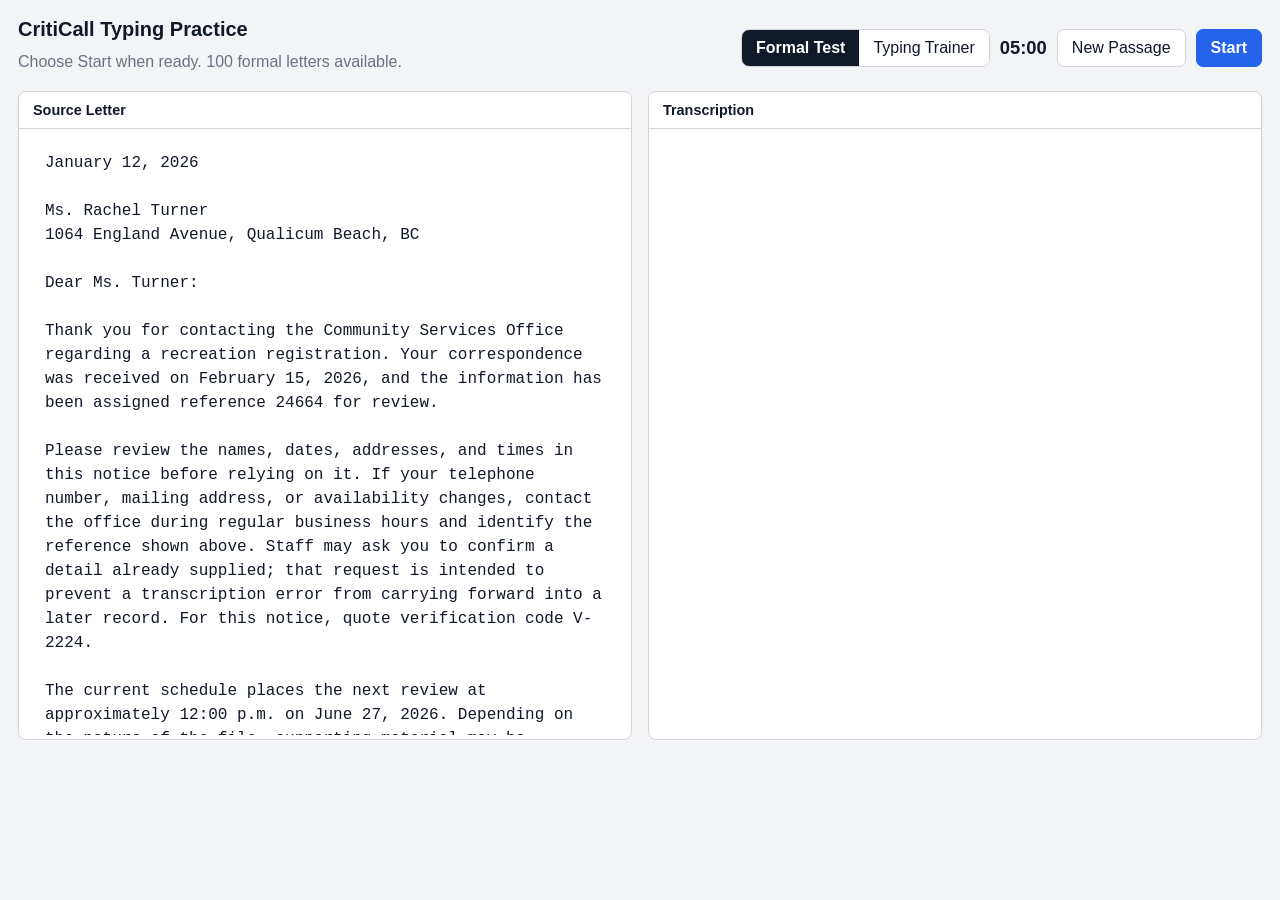
==== index.html @ b8e80241 "FIXED CHAT GPT BUG" ====
<!DOCTYPE html>
<html lang="en">
<head>
  <meta charset="UTF-8"><meta name="viewport" content="width=device-width, initial-scale=1.0">
  <meta name="description" content="CritiCall-style formal typing simulator and high-volume transcription trainer.">
  <title>CritiCall Typing Practice</title><link rel="stylesheet" href="styles.css">
</head>
<body><div class="app">
  <div class="topbar"><div><h1>CritiCall Typing Practice</h1><div class="status" id="status">Choose Start when ready.</div></div>
    <div class="controls"><div class="mode-switch" role="group" aria-label="Practice mode"><button id="formalMode" class="mode active">Formal Test</button><button id="trainerMode" class="mode">Typing Trainer</button></div><span class="timer" id="timer">05:00</span><button id="newLetter">New Passage</button><button class="primary" id="start">Start</button></div></div>
  <div class="trainer-strip" id="trainerStrip"><span id="categoryBadge">Mixed</span><span>Random 2–5 minute run · timer hidden while typing</span></div>
  <div class="test-grid"><section class="panel"><div class="panel-header" id="sourceHeader">Source Letter</div><div class="letter" id="sourceLetter"></div></section><section class="panel"><div class="panel-header">Transcription</div><textarea id="entry" disabled autocomplete="off" autocorrect="off" autocapitalize="off" spellcheck="false" aria-label="Transcription input"></textarea></section></div>
  <section class="results" id="results"><div class="result-grid"><div class="metric"><div class="label">Gross WPM</div><div class="value" id="grossWpm">0</div></div><div class="metric"><div class="label">Accuracy</div><div class="value" id="accuracy">0%</div></div><div class="metric"><div class="label">Characters Typed</div><div class="value" id="charsTyped">0</div></div><div class="metric"><div class="label">Run Length</div><div class="value" id="runLength">—</div></div><div class="metric"><div class="label">Correct-like Chars</div><div class="value" id="correctChars">0</div></div><div class="metric"><div class="label">Errors</div><div class="value" id="errors">0</div></div><div class="metric"><div class="label">Passing Margin</div><div class="value" id="margin">—</div></div><div class="metric"><div class="label">Result</div><div class="value" id="passFail">—</div></div></div><div class="note" id="resultNote"></div></section>
</div><script src="letters.js"></script><script src="trainer-passages.js"></script><script src="header-practice.js"></script>
<script src="app.js"></script></body></html>
---- styles.css ----
:root {
  color-scheme: light dark;
  --bg: #f3f4f6;
  --panel: #ffffff;
  --text: #111827;
  --muted: #6b7280;
  --border: #d1d5db;
  --accent: #2563eb;
  --good: #166534;
  --bad: #991b1b;
}
@media (prefers-color-scheme: dark) {
  :root {
    --bg: #111827;
    --panel: #1f2937;
    --text: #f9fafb;
    --muted: #9ca3af;
    --border: #4b5563;
    --accent: #60a5fa;
    --good: #86efac;
    --bad: #fca5a5;
  }
}
* { box-sizing: border-box; }
body {
  margin: 0;
  font-family: Arial, Helvetica, sans-serif;
  background: var(--bg);
  color: var(--text);
}
.app {
  max-width: 1400px;
  margin: 0 auto;
  padding: 18px;
}
.topbar {
  display: flex;
  align-items: center;
  justify-content: space-between;
  gap: 16px;
  margin-bottom: 14px;
}
h1 {
  font-size: 1.25rem;
  margin: 0;
}
.timer {
  font-variant-numeric: tabular-nums;
  font-weight: 700;
  font-size: 1.15rem;
}
.controls {
  display: flex;
  gap: 10px;
  align-items: center;
  flex-wrap: wrap;
}
button {
  font: inherit;
  padding: 9px 14px;
  border-radius: 7px;
  border: 1px solid var(--border);
  background: var(--panel);
  color: var(--text);
  cursor: pointer;
}
button.primary {
  background: var(--accent);
  border-color: var(--accent);
  color: white;
  font-weight: 700;
}
button:disabled {
  opacity: 0.5;
  cursor: not-allowed;
}
.test-grid {
  display: grid;
  grid-template-columns: 1fr 1fr;
  gap: 16px;
  min-height: 72vh;
}
.panel {
  background: var(--panel);
  border: 1px solid var(--border);
  border-radius: 8px;
  min-width: 0;
  overflow: hidden;
}
.panel-header {
  padding: 10px 14px;
  border-bottom: 1px solid var(--border);
  font-weight: 700;
  font-size: 0.9rem;
}
.letter {
  height: calc(72vh - 42px);
  overflow: auto;
  padding: 22px 26px;
  white-space: pre-wrap;
  font-family: "Courier New", Courier, monospace;
  line-height: 1.5;
  font-size: 16px;
}
textarea {
  width: 100%;
  height: calc(72vh - 42px);
  resize: none;
  border: 0;
  outline: 0;
  padding: 22px 26px;
  background: var(--panel);
  color: var(--text);
  font-family: "Courier New", Courier, monospace;
  line-height: 1.5;
  font-size: 16px;
  tab-size: 4;
}
.status {
  margin-top: 12px;
  color: var(--muted);
  min-height: 24px;
}
.results {
  margin-top: 16px;
  background: var(--panel);
  border: 1px solid var(--border);
  border-radius: 8px;
  padding: 16px;
  display: none;
}
.results.show { display: block; }
.result-grid {
  display: grid;
  grid-template-columns: repeat(4, minmax(0, 1fr));
  gap: 12px;
}
.metric {
  border: 1px solid var(--border);
  border-radius: 6px;
  padding: 12px;
}
.metric .label {
  color: var(--muted);
  font-size: 0.8rem;
  margin-bottom: 4px;
}
.metric .value {
  font-size: 1.4rem;
  font-weight: 700;
}
.pass { color: var(--good); }
.fail { color: var(--bad); }
.note {
  margin-top: 12px;
  font-size: 0.9rem;
  color: var(--muted);
  line-height: 1.4;
}
@media (max-width: 800px) {
  .test-grid { grid-template-columns: 1fr; min-height: 0; }
  .letter, textarea { height: 45vh; }
  .result-grid { grid-template-columns: repeat(2, 1fr); }
}

.mode-switch{display:flex;border:1px solid var(--border);border-radius:8px;overflow:hidden}.mode-switch button{border:0;border-radius:0}.mode-switch .active{background:var(--text);color:var(--panel);font-weight:700}.timer.hidden{visibility:hidden}.trainer-strip{display:none;margin:-4px 0 12px;color:var(--muted);font-size:.88rem;gap:10px;align-items:center}.trainer-strip.show{display:flex}.trainer-strip span:first-child{border:1px solid var(--border);background:var(--panel);border-radius:999px;padding:4px 9px;color:var(--text);font-weight:700}.results .result-grid{grid-template-columns:repeat(4,minmax(0,1fr))}@media(max-width:800px){.topbar{align-items:flex-start;flex-direction:column}.controls{width:100%}.mode-switch{order:4}.results .result-grid{grid-template-columns:repeat(2,1fr)}}
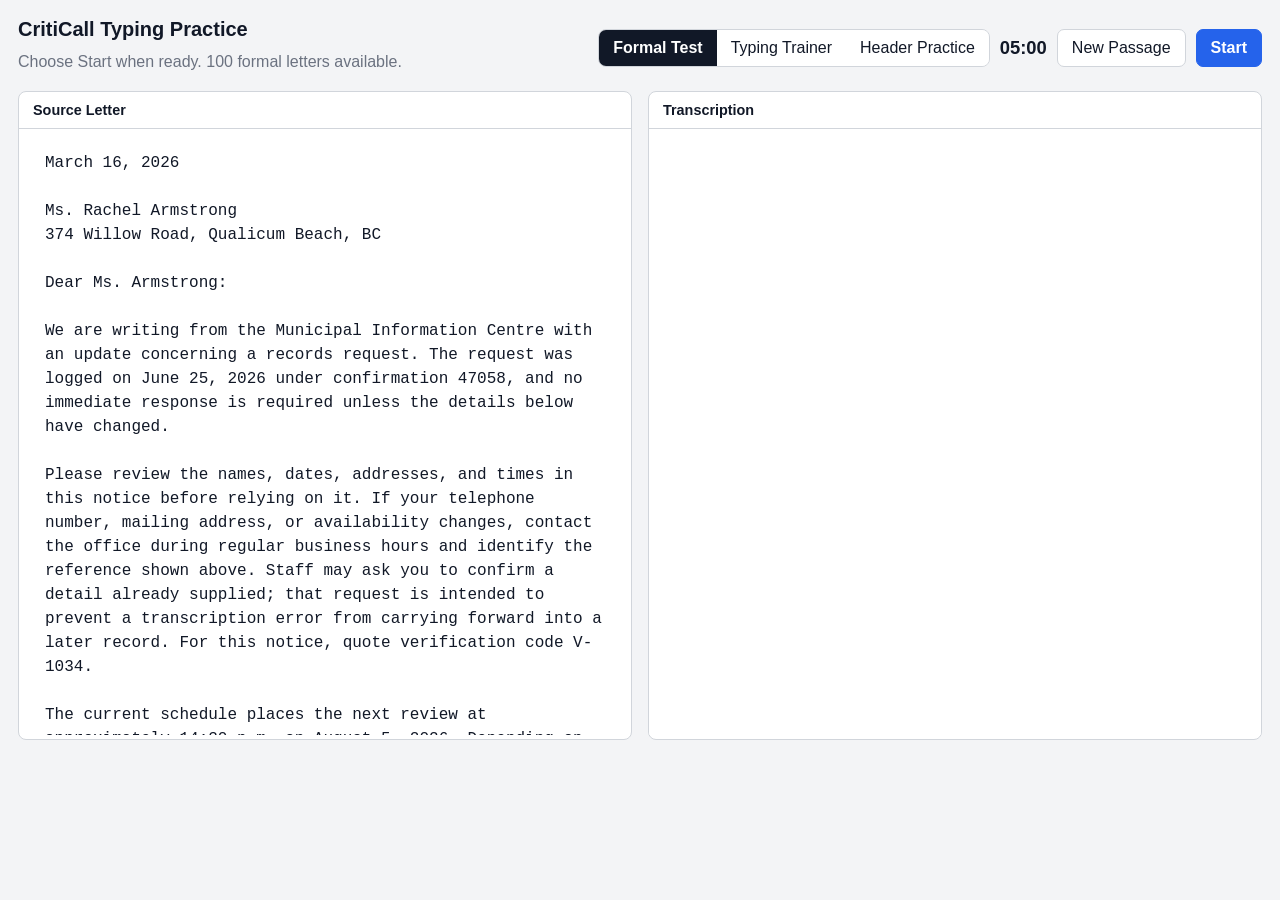
==== commit f24728ca: "FIXED CHAT GPT BUG" ====
--- a/index.html
+++ b/index.html
@@ -7,7 +7,7 @@
 </head>
 <body><div class="app">
   <div class="topbar"><div><h1>CritiCall Typing Practice</h1><div class="status" id="status">Choose Start when ready.</div></div>
-    <div class="controls"><div class="mode-switch" role="group" aria-label="Practice mode"><button id="formalMode" class="mode active">Formal Test</button><button id="trainerMode" class="mode">Typing Trainer</button></div><span class="timer" id="timer">05:00</span><button id="newLetter">New Passage</button><button class="primary" id="start">Start</button></div></div>
+    <div class="controls"><div class="mode-switch" role="group" aria-label="Practice mode"><button id="formalMode" class="mode active">Formal Test</button><button id="trainerMode" class="mode">Typing Trainer</button><button id="headerMode" class="mode">Header Practice</button></div><span class="timer" id="timer">05:00</span><select id="trainerDuration" aria-label="Typing Trainer duration"><option value="120">2 minutes</option><option value="180">3 minutes</option><option value="240">4 minutes</option><option value="300">5 minutes</option></select><button id="newLetter">New Passage</button><button class="primary" id="start">Start</button></div></div>
   <div class="trainer-strip" id="trainerStrip"><span id="categoryBadge">Mixed</span><span>Random 2–5 minute run · timer hidden while typing</span></div>
   <div class="test-grid"><section class="panel"><div class="panel-header" id="sourceHeader">Source Letter</div><div class="letter" id="sourceLetter"></div></section><section class="panel"><div class="panel-header">Transcription</div><textarea id="entry" disabled autocomplete="off" autocorrect="off" autocapitalize="off" spellcheck="false" aria-label="Transcription input"></textarea></section></div>
   <section class="results" id="results"><div class="result-grid"><div class="metric"><div class="label">Gross WPM</div><div class="value" id="grossWpm">0</div></div><div class="metric"><div class="label">Accuracy</div><div class="value" id="accuracy">0%</div></div><div class="metric"><div class="label">Characters Typed</div><div class="value" id="charsTyped">0</div></div><div class="metric"><div class="label">Run Length</div><div class="value" id="runLength">—</div></div><div class="metric"><div class="label">Correct-like Chars</div><div class="value" id="correctChars">0</div></div><div class="metric"><div class="label">Errors</div><div class="value" id="errors">0</div></div><div class="metric"><div class="label">Passing Margin</div><div class="value" id="margin">—</div></div><div class="metric"><div class="label">Result</div><div class="value" id="passFail">—</div></div></div><div class="note" id="resultNote"></div></section>
--- a/styles.css
+++ b/styles.css
@@ -164,3 +164,5 @@
 }
 
 .mode-switch{display:flex;border:1px solid var(--border);border-radius:8px;overflow:hidden}.mode-switch button{border:0;border-radius:0}.mode-switch .active{background:var(--text);color:var(--panel);font-weight:700}.timer.hidden{visibility:hidden}.trainer-strip{display:none;margin:-4px 0 12px;color:var(--muted);font-size:.88rem;gap:10px;align-items:center}.trainer-strip.show{display:flex}.trainer-strip span:first-child{border:1px solid var(--border);background:var(--panel);border-radius:999px;padding:4px 9px;color:var(--text);font-weight:700}.results .result-grid{grid-template-columns:repeat(4,minmax(0,1fr))}@media(max-width:800px){.topbar{align-items:flex-start;flex-direction:column}.controls{width:100%}.mode-switch{order:4}.results .result-grid{grid-template-columns:repeat(2,1fr)}}
+.trainerDuration{}
+#trainerDuration{display:none;border:1px solid var(--border);border-radius:8px;padding:8px;background:var(--panel);color:var(--text);font:inherit}#trainerDuration.show{display:block}.mode-switch{flex-wrap:wrap}
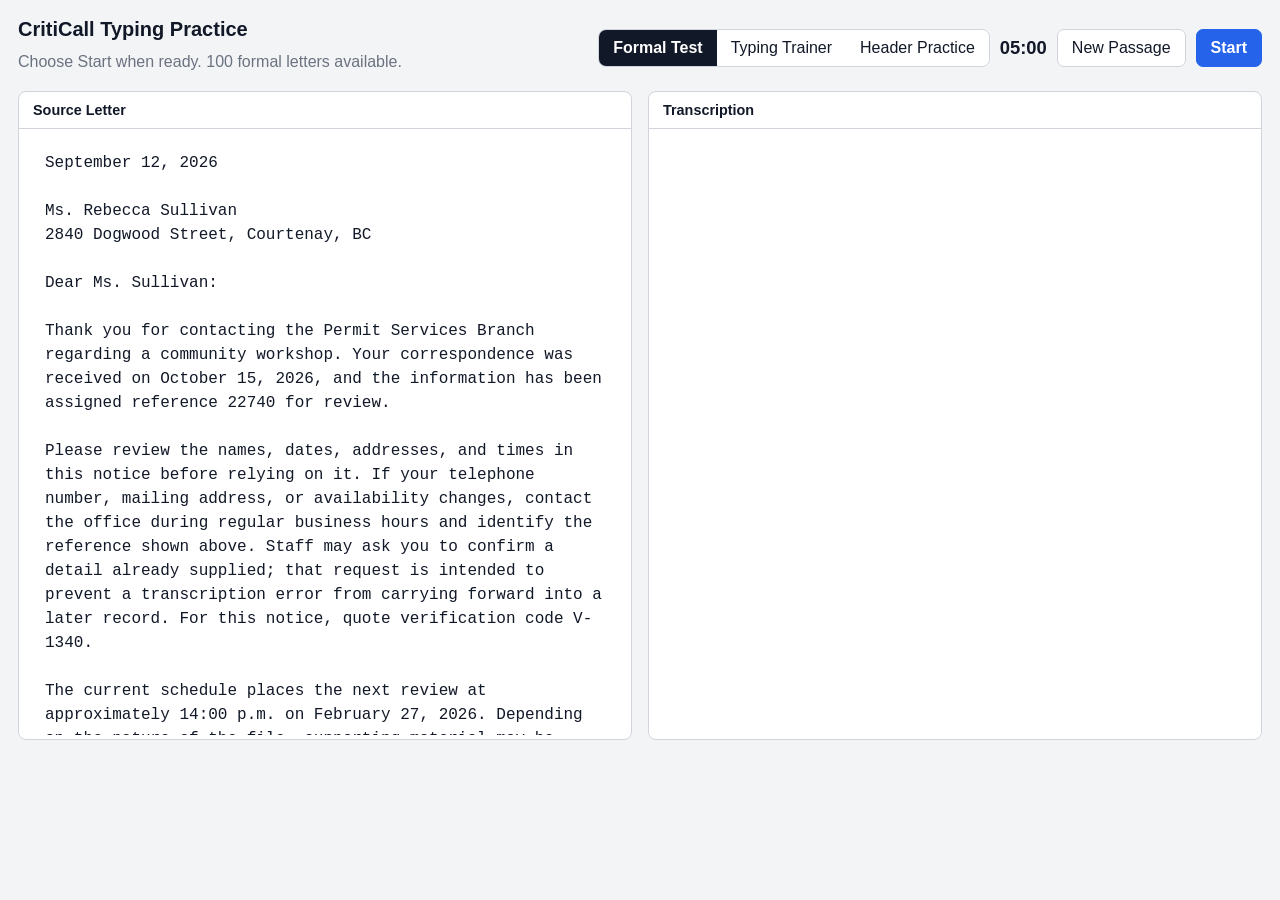
==== commit f34a16d2: "FIXED CHAT GPT BUG" ====
--- a/index.html
+++ b/index.html
@@ -8,8 +8,7 @@
 <body><div class="app">
   <div class="topbar"><div><h1>CritiCall Typing Practice</h1><div class="status" id="status">Choose Start when ready.</div></div>
     <div class="controls"><div class="mode-switch" role="group" aria-label="Practice mode"><button id="formalMode" class="mode active">Formal Test</button><button id="trainerMode" class="mode">Typing Trainer</button><button id="headerMode" class="mode">Header Practice</button></div><span class="timer" id="timer">05:00</span><select id="trainerDuration" aria-label="Typing Trainer duration"><option value="120">2 minutes</option><option value="180">3 minutes</option><option value="240">4 minutes</option><option value="300">5 minutes</option></select><button id="newLetter">New Passage</button><button class="primary" id="start">Start</button></div></div>
-  <div class="trainer-strip" id="trainerStrip"><span id="categoryBadge">Mixed</span><span>Random 2–5 minute run · timer hidden while typing</span></div>
+  <div class="trainer-strip" id="trainerStrip"><span id="categoryBadge">Mixed</span><span>Choose 2–5 minutes · timer hidden while typing</span></div>
   <div class="test-grid"><section class="panel"><div class="panel-header" id="sourceHeader">Source Letter</div><div class="letter" id="sourceLetter"></div></section><section class="panel"><div class="panel-header">Transcription</div><textarea id="entry" disabled autocomplete="off" autocorrect="off" autocapitalize="off" spellcheck="false" aria-label="Transcription input"></textarea></section></div>
   <section class="results" id="results"><div class="result-grid"><div class="metric"><div class="label">Gross WPM</div><div class="value" id="grossWpm">0</div></div><div class="metric"><div class="label">Accuracy</div><div class="value" id="accuracy">0%</div></div><div class="metric"><div class="label">Characters Typed</div><div class="value" id="charsTyped">0</div></div><div class="metric"><div class="label">Run Length</div><div class="value" id="runLength">—</div></div><div class="metric"><div class="label">Correct-like Chars</div><div class="value" id="correctChars">0</div></div><div class="metric"><div class="label">Errors</div><div class="value" id="errors">0</div></div><div class="metric"><div class="label">Passing Margin</div><div class="value" id="margin">—</div></div><div class="metric"><div class="label">Result</div><div class="value" id="passFail">—</div></div></div><div class="note" id="resultNote"></div></section>
-</div><script src="letters.js"></script><script src="trainer-passages.js"></script><script src="header-practice.js"></script>
-<script src="app.js"></script></body></html>+</div><script src="letters.js"></script><script src="trainer-passages.js"></script><script src="header-practice.js"></script><script src="app.js"></script></body></html>
--- a/styles.css
+++ b/styles.css
@@ -164,5 +164,6 @@
 }
 
 .mode-switch{display:flex;border:1px solid var(--border);border-radius:8px;overflow:hidden}.mode-switch button{border:0;border-radius:0}.mode-switch .active{background:var(--text);color:var(--panel);font-weight:700}.timer.hidden{visibility:hidden}.trainer-strip{display:none;margin:-4px 0 12px;color:var(--muted);font-size:.88rem;gap:10px;align-items:center}.trainer-strip.show{display:flex}.trainer-strip span:first-child{border:1px solid var(--border);background:var(--panel);border-radius:999px;padding:4px 9px;color:var(--text);font-weight:700}.results .result-grid{grid-template-columns:repeat(4,minmax(0,1fr))}@media(max-width:800px){.topbar{align-items:flex-start;flex-direction:column}.controls{width:100%}.mode-switch{order:4}.results .result-grid{grid-template-columns:repeat(2,1fr)}}
-.trainerDuration{}
-#trainerDuration{display:none;border:1px solid var(--border);border-radius:8px;padding:8px;background:var(--panel);color:var(--text);font:inherit}#trainerDuration.show{display:block}.mode-switch{flex-wrap:wrap}
+#trainerDuration{display:none;border:1px solid var(--border);border-radius:8px;padding:8px;background:var(--panel);color:var(--text);font:inherit}
+#trainerDuration.show{display:block}
+.mode-switch{flex-wrap:wrap}
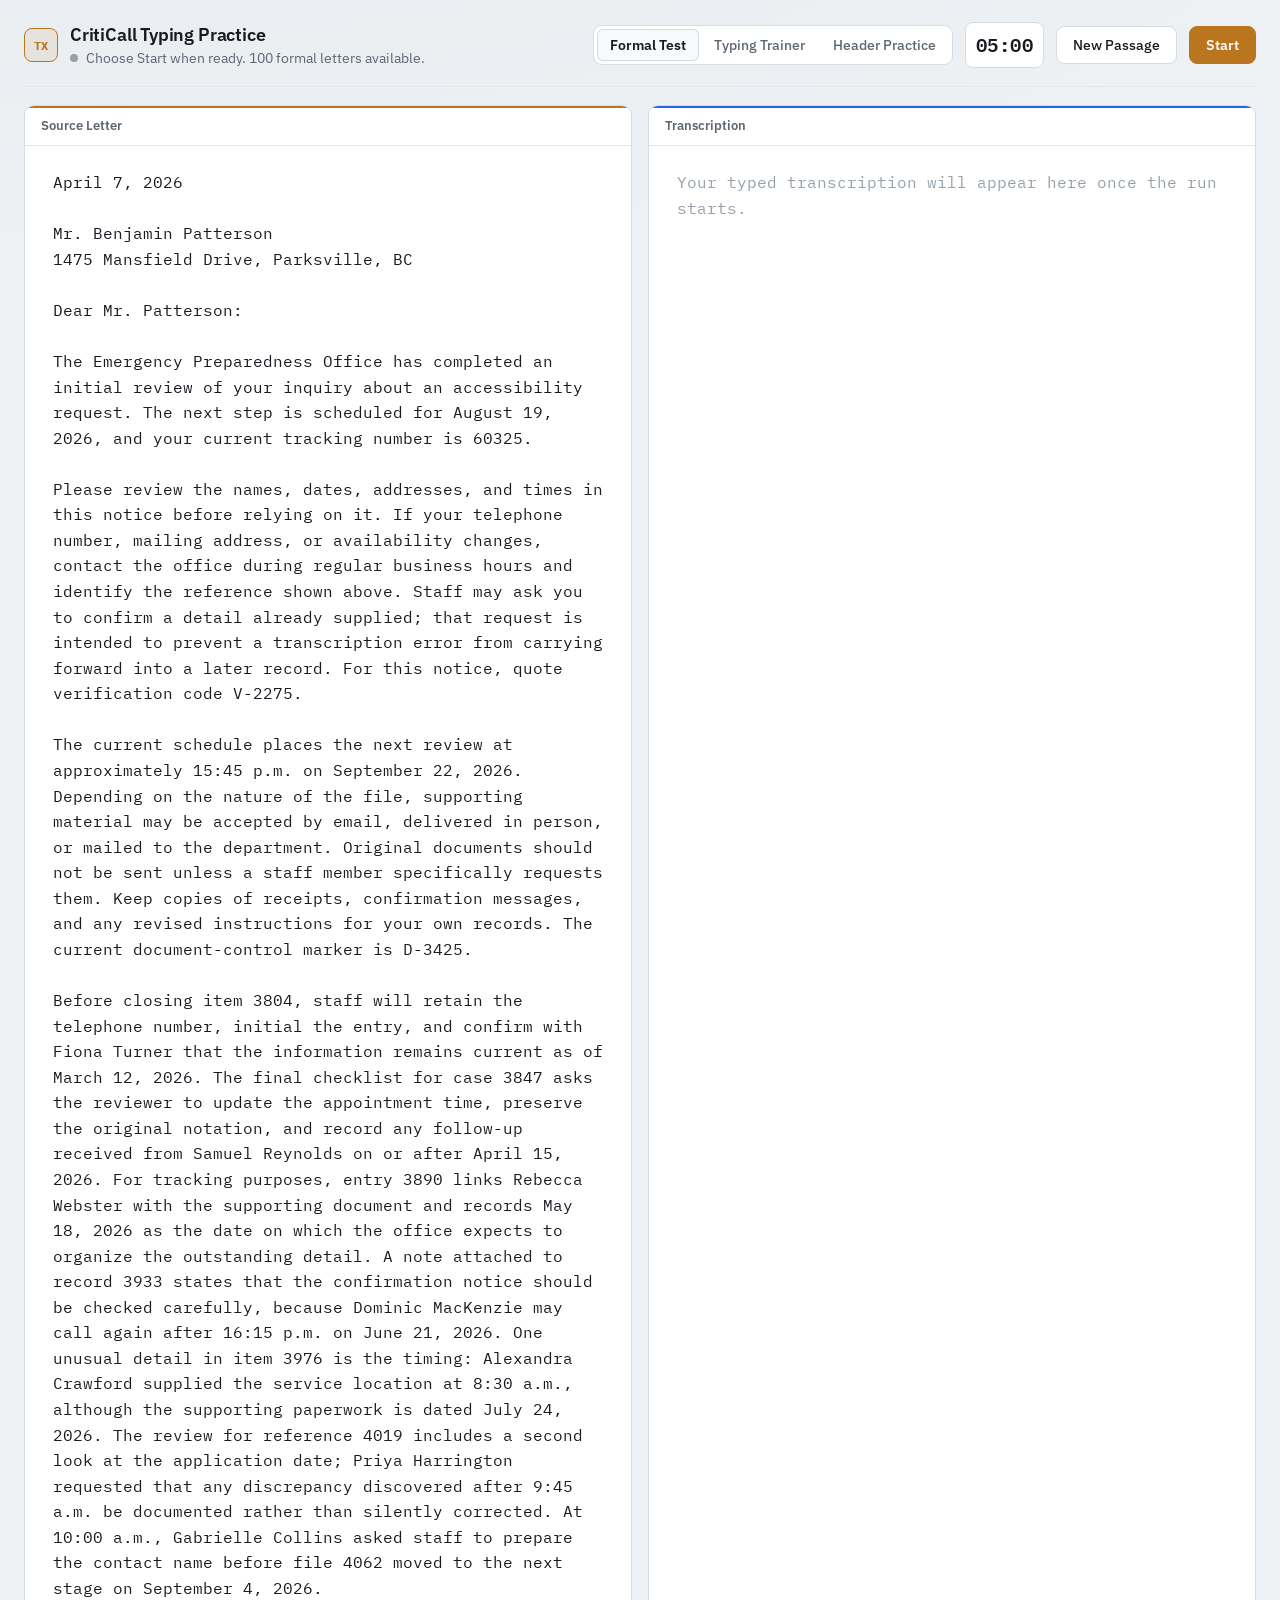
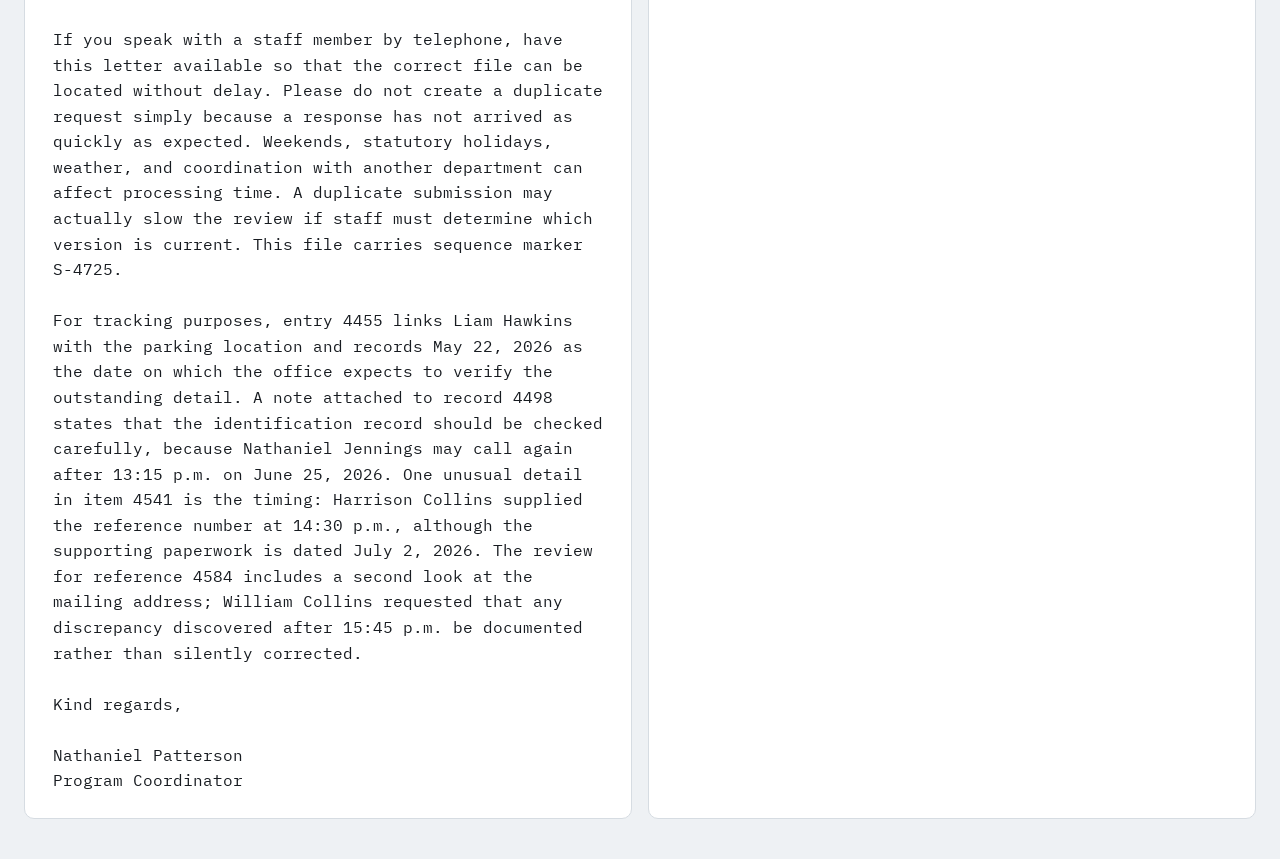
==== commit 22089eb3: "Got Claude to work it over and redesign it" ====
--- a/index.html
+++ b/index.html
@@ -1,14 +1,88 @@
 <!DOCTYPE html>
 <html lang="en">
 <head>
-  <meta charset="UTF-8"><meta name="viewport" content="width=device-width, initial-scale=1.0">
-  <meta name="description" content="CritiCall-style formal typing simulator and high-volume transcription trainer.">
-  <title>CritiCall Typing Practice</title><link rel="stylesheet" href="styles.css">
+<meta charset="UTF-8">
+<meta name="viewport" content="width=device-width, initial-scale=1.0">
+<meta name="description" content="CritiCall-style formal typing simulator and high-volume transcription trainer.">
+<title>CritiCall Typing Practice</title>
+<link rel="stylesheet" href="styles.css">
 </head>
-<body><div class="app">
-  <div class="topbar"><div><h1>CritiCall Typing Practice</h1><div class="status" id="status">Choose Start when ready.</div></div>
-    <div class="controls"><div class="mode-switch" role="group" aria-label="Practice mode"><button id="formalMode" class="mode active">Formal Test</button><button id="trainerMode" class="mode">Typing Trainer</button><button id="headerMode" class="mode">Header Practice</button></div><span class="timer" id="timer">05:00</span><select id="trainerDuration" aria-label="Typing Trainer duration"><option value="120">2 minutes</option><option value="180">3 minutes</option><option value="240">4 minutes</option><option value="300">5 minutes</option></select><button id="newLetter">New Passage</button><button class="primary" id="start">Start</button></div></div>
-  <div class="trainer-strip" id="trainerStrip"><span id="categoryBadge">Mixed</span><span>Choose 2–5 minutes · timer hidden while typing</span></div>
-  <div class="test-grid"><section class="panel"><div class="panel-header" id="sourceHeader">Source Letter</div><div class="letter" id="sourceLetter"></div></section><section class="panel"><div class="panel-header">Transcription</div><textarea id="entry" disabled autocomplete="off" autocorrect="off" autocapitalize="off" spellcheck="false" aria-label="Transcription input"></textarea></section></div>
-  <section class="results" id="results"><div class="result-grid"><div class="metric"><div class="label">Gross WPM</div><div class="value" id="grossWpm">0</div></div><div class="metric"><div class="label">Accuracy</div><div class="value" id="accuracy">0%</div></div><div class="metric"><div class="label">Characters Typed</div><div class="value" id="charsTyped">0</div></div><div class="metric"><div class="label">Run Length</div><div class="value" id="runLength">—</div></div><div class="metric"><div class="label">Correct-like Chars</div><div class="value" id="correctChars">0</div></div><div class="metric"><div class="label">Errors</div><div class="value" id="errors">0</div></div><div class="metric"><div class="label">Passing Margin</div><div class="value" id="margin">—</div></div><div class="metric"><div class="label">Result</div><div class="value" id="passFail">—</div></div></div><div class="note" id="resultNote"></div></section>
-</div><script src="letters.js"></script><script src="trainer-passages.js"></script><script src="header-practice.js"></script><script src="app.js"></script></body></html>+<body>
+<div class="app" id="app" data-state="idle">
+
+  <header class="console">
+    <div class="console-id">
+      <div class="mark" aria-hidden="true">TX</div>
+      <div>
+        <h1>CritiCall Typing Practice</h1>
+        <div class="status-line">
+          <span class="status-dot" aria-hidden="true"></span>
+          <span id="status" aria-live="polite">Choose Start when ready.</span>
+        </div>
+      </div>
+    </div>
+
+    <div class="controls">
+      <div class="mode-switch" role="group" aria-label="Practice mode">
+        <button id="formalMode" class="mode active">Formal Test</button>
+        <button id="trainerMode" class="mode">Typing Trainer</button>
+        <button id="headerMode" class="mode">Header Practice</button>
+      </div>
+      <select id="trainerDuration" aria-label="Typing Trainer duration">
+        <option value="120">2 minutes</option>
+        <option value="180">3 minutes</option>
+        <option value="240">4 minutes</option>
+        <option value="300">5 minutes</option>
+      </select>
+      <span class="timer" id="timer">05:00</span>
+      <button id="newLetter">New Passage</button>
+      <button class="primary" id="start" title="Start (Ctrl/Cmd + Enter)">Start</button>
+    </div>
+  </header>
+
+  <div class="trainer-strip" id="trainerStrip">
+    <span id="categoryBadge">Mixed</span>
+    <span>Choose 2–5 minutes · timer hidden while typing</span>
+  </div>
+
+  <div class="test-grid">
+    <section class="panel source">
+      <div class="panel-header"><span id="sourceHeader">Source Letter</span></div>
+      <div class="letter" id="sourceLetter"></div>
+    </section>
+    <section class="panel entry">
+      <div class="panel-header"><span>Transcription</span></div>
+      <textarea id="entry" disabled autocomplete="off" autocorrect="off" autocapitalize="off" spellcheck="false" aria-label="Transcription input" placeholder="Your typed transcription will appear here once the run starts."></textarea>
+    </section>
+  </div>
+
+  <section class="results" id="results" aria-live="polite">
+    <div class="results-head">
+      <div class="verdict">
+        <span class="verdict-badge" id="passFail">—</span>
+        <span class="verdict-margin" id="margin">—</span>
+      </div>
+      <button id="copyResults">Copy summary</button>
+    </div>
+
+    <div class="result-grid headline-row">
+      <div class="metric headline"><div class="label">Gross WPM</div><div class="value" id="grossWpm">0</div></div>
+      <div class="metric headline"><div class="label">Accuracy</div><div class="value" id="accuracy">0%</div></div>
+    </div>
+    <div class="result-grid secondary">
+      <div class="metric"><div class="label">Characters Typed</div><div class="value" id="charsTyped">0</div></div>
+      <div class="metric"><div class="label">Run Length</div><div class="value" id="runLength">—</div></div>
+      <div class="metric"><div class="label">Correct-like Chars</div><div class="value" id="correctChars">0</div></div>
+      <div class="metric"><div class="label">Errors</div><div class="value" id="errors">0</div></div>
+    </div>
+
+    <div class="note" id="resultNote"></div>
+  </section>
+
+</div>
+<script src="letters.js"></script>
+<script src="trainer-passages.js"></script>
+<script src="header-practice.js"></script>
+<script src="app.js"></script>
+</body>
+</html>
--- a/styles.css
+++ b/styles.css
@@ -1,169 +1,460 @@
+@import url('https://fonts.googleapis.com/css2?family=IBM+Plex+Sans:wght@400;500;600;700&family=IBM+Plex+Mono:wght@400;500;600;700&display=swap');
+
 :root {
-  color-scheme: light dark;
-  --bg: #f3f4f6;
-  --panel: #ffffff;
-  --text: #111827;
-  --muted: #6b7280;
-  --border: #d1d5db;
-  --accent: #2563eb;
-  --good: #166534;
-  --bad: #991b1b;
-}
-@media (prefers-color-scheme: dark) {
+  color-scheme: dark;
+  --bg: #0a0d11;
+  --bg-soft: #0d1116;
+  --panel: #11161c;
+  --panel-raised: #161d25;
+  --border: #232c36;
+  --border-soft: #1a212a;
+  --text: #e8edf1;
+  --muted: #8794a1;
+  --muted-dim: #576270;
+  --accent: #e2a33e;
+  --accent-soft: rgba(226, 163, 62, 0.14);
+  --accent-text: #16130a;
+  --live: #e2574c;
+  --live-soft: rgba(226, 87, 76, 0.15);
+  --good: #34c98a;
+  --good-soft: rgba(52, 201, 138, 0.14);
+  --focus-ring: #6fb8e0;
+  --font-ui: "IBM Plex Sans", system-ui, sans-serif;
+  --font-mono: "IBM Plex Mono", "Courier New", monospace;
+}
+
+@media (prefers-color-scheme: light) {
   :root {
-    --bg: #111827;
-    --panel: #1f2937;
-    --text: #f9fafb;
-    --muted: #9ca3af;
-    --border: #4b5563;
-    --accent: #60a5fa;
-    --good: #86efac;
-    --bad: #fca5a5;
+    --bg: #eef1f4;
+    --bg-soft: #e6eaee;
+    --panel: #ffffff;
+    --panel-raised: #f8f9fb;
+    --border: #d6dce2;
+    --border-soft: #e2e7ec;
+    --text: #171b20;
+    --muted: #5c6773;
+    --muted-dim: #96a1ac;
+    --accent: #b9761e;
+    --accent-soft: rgba(185, 118, 30, 0.1);
+    --accent-text: #ffffff;
+    --live: #c53c32;
+    --live-soft: rgba(197, 60, 50, 0.09);
+    --good: #1f8a5f;
+    --good-soft: rgba(31, 138, 95, 0.1);
+    --focus-ring: #2563eb;
   }
 }
+
 * { box-sizing: border-box; }
+
+html { color-scheme: dark light; }
+
 body {
   margin: 0;
-  font-family: Arial, Helvetica, sans-serif;
-  background: var(--bg);
-  color: var(--text);
-}
+  font-family: var(--font-ui);
+  background:
+    radial-gradient(1200px 500px at 15% -10%, var(--bg-soft), transparent),
+    var(--bg);
+  color: var(--text);
+  -webkit-font-smoothing: antialiased;
+}
+
+:focus-visible {
+  outline: 2px solid var(--focus-ring);
+  outline-offset: 2px;
+  border-radius: 4px;
+}
+
 .app {
-  max-width: 1400px;
+  max-width: 1360px;
   margin: 0 auto;
-  padding: 18px;
-}
-.topbar {
-  display: flex;
-  align-items: center;
+  padding: 22px 24px 40px;
+}
+
+/* ---------- Console header ---------- */
+
+.console {
+  display: flex;
+  align-items: flex-start;
   justify-content: space-between;
-  gap: 16px;
-  margin-bottom: 14px;
-}
-h1 {
-  font-size: 1.25rem;
-  margin: 0;
-}
+  gap: 20px;
+  padding-bottom: 18px;
+  border-bottom: 1px solid var(--border-soft);
+  margin-bottom: 18px;
+  flex-wrap: wrap;
+}
+
+.console-id {
+  display: flex;
+  align-items: center;
+  gap: 12px;
+}
+
+.console-id .mark {
+  width: 34px;
+  height: 34px;
+  border-radius: 8px;
+  background: var(--accent-soft);
+  border: 1px solid var(--accent);
+  color: var(--accent);
+  display: flex;
+  align-items: center;
+  justify-content: center;
+  font-family: var(--font-mono);
+  font-weight: 700;
+  font-size: 0.78rem;
+  letter-spacing: 0.02em;
+  flex: none;
+}
+
+.console-id h1 {
+  font-size: 1.15rem;
+  font-weight: 600;
+  margin: 0 0 2px;
+  letter-spacing: -0.01em;
+}
+
+.status-line {
+  display: flex;
+  align-items: center;
+  gap: 8px;
+  color: var(--muted);
+  font-size: 0.86rem;
+  min-height: 20px;
+}
+
+.status-dot {
+  width: 8px;
+  height: 8px;
+  border-radius: 50%;
+  background: var(--muted-dim);
+  flex: none;
+  transition: background 0.2s ease, box-shadow 0.2s ease;
+}
+
+.app[data-state="running"] .status-dot {
+  background: var(--live);
+  box-shadow: 0 0 0 3px var(--live-soft);
+  animation: pulse 1.6s ease-in-out infinite;
+}
+
+.app[data-state="complete"] .status-dot {
+  background: var(--good);
+  box-shadow: 0 0 0 3px var(--good-soft);
+}
+
+@keyframes pulse {
+  0%, 100% { opacity: 1; }
+  50% { opacity: 0.45; }
+}
+
+@media (prefers-reduced-motion: reduce) {
+  .app[data-state="running"] .status-dot { animation: none; }
+}
+
+/* ---------- Controls ---------- */
+
+.controls {
+  display: flex;
+  align-items: center;
+  gap: 12px;
+  flex-wrap: wrap;
+}
+
+.mode-switch {
+  display: flex;
+  border: 1px solid var(--border);
+  border-radius: 9px;
+  background: var(--panel);
+  padding: 3px;
+  gap: 2px;
+}
+
+.mode-switch button {
+  border: 0;
+  background: transparent;
+  color: var(--muted);
+  border-radius: 6px;
+  padding: 7px 13px;
+  font-size: 0.86rem;
+}
+
+.mode-switch button.active {
+  background: var(--panel-raised);
+  color: var(--text);
+  font-weight: 600;
+  box-shadow: inset 0 0 0 1px var(--border);
+}
+
 .timer {
+  font-family: var(--font-mono);
   font-variant-numeric: tabular-nums;
-  font-weight: 700;
-  font-size: 1.15rem;
-}
-.controls {
-  display: flex;
-  gap: 10px;
-  align-items: center;
-  flex-wrap: wrap;
-}
+  font-weight: 600;
+  font-size: 1.2rem;
+  color: var(--text);
+  min-width: 76px;
+  text-align: center;
+  padding: 7px 10px;
+  border-radius: 8px;
+  background: var(--panel);
+  border: 1px solid var(--border);
+  letter-spacing: 0.02em;
+}
+
+.app[data-state="running"] .timer:not(.hidden) {
+  border-color: var(--accent);
+  color: var(--accent);
+}
+
+.timer.hidden {
+  color: var(--muted-dim);
+  font-size: 0.82rem;
+  letter-spacing: 0.08em;
+}
+
+select,
 button {
   font: inherit;
-  padding: 9px 14px;
-  border-radius: 7px;
-  border: 1px solid var(--border);
-  background: var(--panel);
-  color: var(--text);
+  color: var(--text);
+}
+
+select#trainerDuration {
+  display: none;
+  border: 1px solid var(--border);
+  border-radius: 8px;
+  padding: 9px 10px;
+  background: var(--panel);
+  font-size: 0.86rem;
+}
+select#trainerDuration.show { display: block; }
+
+button {
+  padding: 9px 16px;
+  border-radius: 8px;
+  border: 1px solid var(--border);
+  background: var(--panel);
   cursor: pointer;
-}
+  font-size: 0.88rem;
+  font-weight: 500;
+  transition: border-color 0.15s ease, background 0.15s ease;
+}
+
+button:hover:not(:disabled) {
+  border-color: var(--muted);
+}
+
 button.primary {
   background: var(--accent);
   border-color: var(--accent);
-  color: white;
-  font-weight: 700;
-}
+  color: var(--accent-text);
+  font-weight: 600;
+}
+
+button.primary:hover:not(:disabled) {
+  filter: brightness(1.06);
+}
+
 button:disabled {
-  opacity: 0.5;
+  opacity: 0.4;
   cursor: not-allowed;
 }
+
+/* ---------- Trainer strip ---------- */
+
+.trainer-strip {
+  display: none;
+  align-items: center;
+  gap: 10px;
+  margin: -2px 0 16px;
+  color: var(--muted);
+  font-size: 0.85rem;
+}
+.trainer-strip.show { display: flex; }
+
+.trainer-strip #categoryBadge {
+  border: 1px solid var(--border);
+  background: var(--panel);
+  border-radius: 999px;
+  padding: 4px 11px;
+  color: var(--text);
+  font-weight: 600;
+  font-size: 0.8rem;
+}
+
+/* ---------- Panels ---------- */
+
 .test-grid {
   display: grid;
   grid-template-columns: 1fr 1fr;
   gap: 16px;
-  min-height: 72vh;
-}
+  min-height: 68vh;
+}
+
 .panel {
   background: var(--panel);
   border: 1px solid var(--border);
-  border-radius: 8px;
+  border-radius: 10px;
   min-width: 0;
   overflow: hidden;
-}
+  display: flex;
+  flex-direction: column;
+  position: relative;
+}
+
+.panel::before {
+  content: "";
+  position: absolute;
+  top: 0; left: 0; right: 0;
+  height: 2px;
+}
+
+.panel.source::before { background: var(--accent); }
+.panel.entry::before { background: var(--focus-ring); }
+
 .panel-header {
-  padding: 10px 14px;
-  border-bottom: 1px solid var(--border);
-  font-weight: 700;
-  font-size: 0.9rem;
-}
+  padding: 11px 16px;
+  border-bottom: 1px solid var(--border-soft);
+  font-weight: 600;
+  font-size: 0.82rem;
+  color: var(--muted);
+  display: flex;
+  align-items: center;
+  justify-content: space-between;
+}
+
 .letter {
-  height: calc(72vh - 42px);
+  flex: 1;
   overflow: auto;
-  padding: 22px 26px;
+  padding: 24px 28px;
   white-space: pre-wrap;
-  font-family: "Courier New", Courier, monospace;
-  line-height: 1.5;
-  font-size: 16px;
-}
+  font-family: var(--font-mono);
+  line-height: 1.65;
+  font-size: 15.5px;
+}
+
 textarea {
+  flex: 1;
   width: 100%;
-  height: calc(72vh - 42px);
   resize: none;
   border: 0;
   outline: 0;
-  padding: 22px 26px;
-  background: var(--panel);
-  color: var(--text);
-  font-family: "Courier New", Courier, monospace;
-  line-height: 1.5;
-  font-size: 16px;
+  padding: 24px 28px;
+  background: transparent;
+  color: var(--text);
+  font-family: var(--font-mono);
+  line-height: 1.65;
+  font-size: 15.5px;
   tab-size: 4;
 }
-.status {
-  margin-top: 12px;
-  color: var(--muted);
-  min-height: 24px;
-}
+
+textarea::placeholder { color: var(--muted-dim); }
+
+/* ---------- Results ---------- */
+
 .results {
-  margin-top: 16px;
-  background: var(--panel);
-  border: 1px solid var(--border);
-  border-radius: 8px;
-  padding: 16px;
+  margin-top: 18px;
+  background: var(--panel);
+  border: 1px solid var(--border);
+  border-radius: 10px;
+  padding: 20px 22px;
   display: none;
 }
 .results.show { display: block; }
+
+.results-head {
+  display: flex;
+  align-items: center;
+  justify-content: space-between;
+  gap: 16px;
+  margin-bottom: 18px;
+  flex-wrap: wrap;
+}
+
+.verdict {
+  display: flex;
+  align-items: center;
+  gap: 12px;
+}
+
+.verdict-badge {
+  font-family: var(--font-mono);
+  font-weight: 700;
+  font-size: 0.82rem;
+  letter-spacing: 0.03em;
+  padding: 7px 14px;
+  border-radius: 999px;
+  border: 1px solid var(--border);
+}
+.verdict-badge.pass { background: var(--good-soft); border-color: var(--good); color: var(--good); }
+.verdict-badge.fail { background: var(--live-soft); border-color: var(--live); color: var(--live); }
+
+.verdict-margin {
+  color: var(--muted);
+  font-size: 0.88rem;
+  font-family: var(--font-mono);
+}
+
+#copyResults {
+  font-size: 0.82rem;
+  padding: 7px 12px;
+}
+
 .result-grid {
   display: grid;
   grid-template-columns: repeat(4, minmax(0, 1fr));
-  gap: 12px;
-}
+  gap: 10px;
+}
+
+.result-grid.headline-row {
+  grid-template-columns: repeat(2, minmax(0, 1fr));
+}
+
+.result-grid.secondary {
+  margin-top: 10px;
+  grid-template-columns: repeat(4, minmax(0, 1fr));
+}
+
 .metric {
-  border: 1px solid var(--border);
-  border-radius: 6px;
-  padding: 12px;
-}
+  border: 1px solid var(--border-soft);
+  border-radius: 8px;
+  padding: 13px 14px;
+  background: var(--panel-raised);
+}
+
+.metric.headline .value {
+  font-size: 1.9rem;
+}
+
 .metric .label {
   color: var(--muted);
-  font-size: 0.8rem;
-  margin-bottom: 4px;
-}
+  font-size: 0.76rem;
+  margin-bottom: 5px;
+  font-weight: 500;
+}
+
 .metric .value {
-  font-size: 1.4rem;
-  font-weight: 700;
-}
-.pass { color: var(--good); }
-.fail { color: var(--bad); }
+  font-size: 1.15rem;
+  font-weight: 600;
+  font-family: var(--font-mono);
+}
+
 .note {
-  margin-top: 12px;
-  font-size: 0.9rem;
-  color: var(--muted);
-  line-height: 1.4;
-}
+  margin-top: 16px;
+  font-size: 0.86rem;
+  color: var(--muted);
+  line-height: 1.5;
+  border-top: 1px solid var(--border-soft);
+  padding-top: 14px;
+}
+
 @media (max-width: 800px) {
+  .app { padding: 16px 14px 32px; }
+  .console { flex-direction: column; align-items: stretch; }
+  .controls { width: 100%; }
+  .mode-switch { order: 4; width: 100%; }
+  .mode-switch button { flex: 1; }
   .test-grid { grid-template-columns: 1fr; min-height: 0; }
-  .letter, textarea { height: 45vh; }
-  .result-grid { grid-template-columns: repeat(2, 1fr); }
-}
-
-.mode-switch{display:flex;border:1px solid var(--border);border-radius:8px;overflow:hidden}.mode-switch button{border:0;border-radius:0}.mode-switch .active{background:var(--text);color:var(--panel);font-weight:700}.timer.hidden{visibility:hidden}.trainer-strip{display:none;margin:-4px 0 12px;color:var(--muted);font-size:.88rem;gap:10px;align-items:center}.trainer-strip.show{display:flex}.trainer-strip span:first-child{border:1px solid var(--border);background:var(--panel);border-radius:999px;padding:4px 9px;color:var(--text);font-weight:700}.results .result-grid{grid-template-columns:repeat(4,minmax(0,1fr))}@media(max-width:800px){.topbar{align-items:flex-start;flex-direction:column}.controls{width:100%}.mode-switch{order:4}.results .result-grid{grid-template-columns:repeat(2,1fr)}}
-#trainerDuration{display:none;border:1px solid var(--border);border-radius:8px;padding:8px;background:var(--panel);color:var(--text);font:inherit}
-#trainerDuration.show{display:block}
-.mode-switch{flex-wrap:wrap}
+  .letter, textarea { height: 42vh; flex: none; padding: 18px 18px; }
+  .result-grid, .result-grid.secondary { grid-template-columns: repeat(2, 1fr); }
+  .results-head { flex-direction: column; align-items: flex-start; }
+}
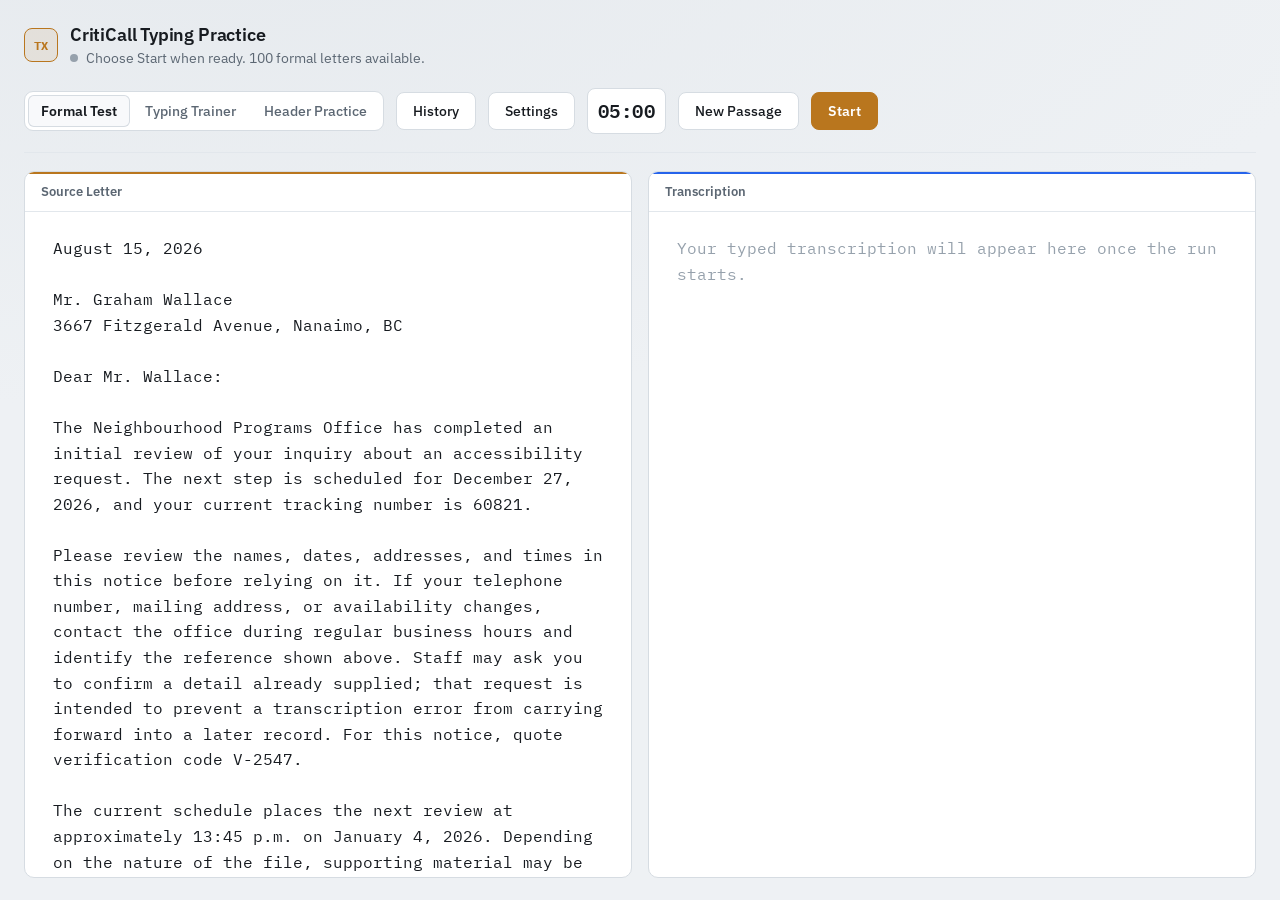
==== commit 9ae6d5ed: "added some more functionality to it" ====
--- a/index.html
+++ b/index.html
@@ -28,6 +28,8 @@
         <button id="trainerMode" class="mode">Typing Trainer</button>
         <button id="headerMode" class="mode">Header Practice</button>
       </div>
+      <button id="historyBtn" title="View saved practice history">History</button>
+      <button id="settingsBtn" title="Adjust pass threshold">Settings</button>
       <select id="trainerDuration" aria-label="Typing Trainer duration">
         <option value="120">2 minutes</option>
         <option value="180">3 minutes</option>
@@ -40,43 +42,73 @@
     </div>
   </header>
 
+  <div class="settings-bar" id="settingsBar">
+    <span>Pass threshold</span>
+    <label>WPM ≥ <input type="number" id="thresholdWpm" min="0" max="200" step="1"></label>
+    <label>Accuracy % ≥ <input type="number" id="thresholdAcc" min="0" max="100" step="0.5"></label>
+    <button id="resetThreshold">Reset to 40 / 95%</button>
+  </div>
+
   <div class="trainer-strip" id="trainerStrip">
     <span id="categoryBadge">Mixed</span>
     <span>Choose 2–5 minutes · timer hidden while typing</span>
   </div>
 
-  <div class="test-grid">
-    <section class="panel source">
-      <div class="panel-header"><span id="sourceHeader">Source Letter</span></div>
-      <div class="letter" id="sourceLetter"></div>
-    </section>
-    <section class="panel entry">
-      <div class="panel-header"><span>Transcription</span></div>
-      <textarea id="entry" disabled autocomplete="off" autocorrect="off" autocapitalize="off" spellcheck="false" aria-label="Transcription input" placeholder="Your typed transcription will appear here once the run starts."></textarea>
+  <div id="practiceView">
+    <div class="test-grid">
+      <section class="panel source">
+        <div class="panel-header"><span id="sourceHeader">Source Letter</span></div>
+        <div class="letter" id="sourceLetter"></div>
+      </section>
+      <section class="panel entry">
+        <div class="panel-header"><span>Transcription</span></div>
+        <textarea id="entry" disabled autocomplete="off" autocorrect="off" autocapitalize="off" spellcheck="false" aria-label="Transcription input" placeholder="Your typed transcription will appear here once the run starts."></textarea>
+      </section>
+    </div>
+
+    <section class="results" id="results" aria-live="polite">
+      <div class="results-head">
+        <div class="verdict">
+          <span class="verdict-badge" id="passFail">—</span>
+          <span class="verdict-margin" id="margin">—</span>
+        </div>
+        <div class="results-actions">
+          <button id="reviewErrors">Review errors</button>
+          <button id="copyResults">Copy summary</button>
+        </div>
+      </div>
+
+      <div class="result-grid headline-row">
+        <div class="metric headline"><div class="label">Gross WPM</div><div class="value" id="grossWpm">0</div></div>
+        <div class="metric headline"><div class="label">Accuracy</div><div class="value" id="accuracy">0%</div></div>
+      </div>
+      <div class="result-grid secondary">
+        <div class="metric"><div class="label">Characters Typed</div><div class="value" id="charsTyped">0</div></div>
+        <div class="metric"><div class="label">Run Length</div><div class="value" id="runLength">—</div></div>
+        <div class="metric"><div class="label">Correct-like Chars</div><div class="value" id="correctChars">0</div></div>
+        <div class="metric"><div class="label">Errors</div><div class="value" id="errors">0</div></div>
+      </div>
+
+      <div class="note" id="resultNote"></div>
+      <div class="error-review" id="errorReview" hidden></div>
     </section>
   </div>
 
-  <section class="results" id="results" aria-live="polite">
-    <div class="results-head">
-      <div class="verdict">
-        <span class="verdict-badge" id="passFail">—</span>
-        <span class="verdict-margin" id="margin">—</span>
+  <section class="history-view" id="historyView" hidden>
+    <div class="history-head">
+      <h2>Practice History</h2>
+      <div class="history-actions">
+        <button id="clearHistory">Clear history</button>
+        <button class="primary" id="closeHistory">Back to practice</button>
       </div>
-      <button id="copyResults">Copy summary</button>
     </div>
-
-    <div class="result-grid headline-row">
-      <div class="metric headline"><div class="label">Gross WPM</div><div class="value" id="grossWpm">0</div></div>
-      <div class="metric headline"><div class="label">Accuracy</div><div class="value" id="accuracy">0%</div></div>
+    <div class="result-grid headline-row history-summary">
+      <div class="metric"><div class="label">Total Runs</div><div class="value" id="histCount">0</div></div>
+      <div class="metric"><div class="label">Average WPM</div><div class="value" id="histAvgWpm">—</div></div>
+      <div class="metric"><div class="label">Average Accuracy</div><div class="value" id="histAvgAcc">—</div></div>
+      <div class="metric"><div class="label">Pass Rate</div><div class="value" id="histPassRate">—</div></div>
     </div>
-    <div class="result-grid secondary">
-      <div class="metric"><div class="label">Characters Typed</div><div class="value" id="charsTyped">0</div></div>
-      <div class="metric"><div class="label">Run Length</div><div class="value" id="runLength">—</div></div>
-      <div class="metric"><div class="label">Correct-like Chars</div><div class="value" id="correctChars">0</div></div>
-      <div class="metric"><div class="label">Errors</div><div class="value" id="errors">0</div></div>
-    </div>
-
-    <div class="note" id="resultNote"></div>
+    <div class="history-list" id="historyList"></div>
   </section>
 
 </div>
--- a/styles.css
+++ b/styles.css
@@ -47,6 +47,8 @@
 
 * { box-sizing: border-box; }
 
+html, body { height: 100%; }
+
 html { color-scheme: dark light; }
 
 body {
@@ -57,6 +59,7 @@
     var(--bg);
   color: var(--text);
   -webkit-font-smoothing: antialiased;
+  overflow-y: auto;
 }
 
 :focus-visible {
@@ -68,7 +71,12 @@
 .app {
   max-width: 1360px;
   margin: 0 auto;
-  padding: 22px 24px 40px;
+  padding: 22px 24px;
+  height: 100vh;
+  height: 100dvh;
+  display: flex;
+  flex-direction: column;
+  min-height: 0;
 }
 
 /* ---------- Console header ---------- */
@@ -82,6 +90,7 @@
   border-bottom: 1px solid var(--border-soft);
   margin-bottom: 18px;
   flex-wrap: wrap;
+  flex: 0 0 auto;
 }
 
 .console-id {
@@ -259,6 +268,46 @@
   cursor: not-allowed;
 }
 
+/* ---------- Settings bar ---------- */
+
+.settings-bar {
+  display: none;
+  align-items: center;
+  gap: 14px;
+  margin: -2px 0 16px;
+  padding: 10px 14px;
+  border: 1px solid var(--border);
+  border-radius: 8px;
+  background: var(--panel);
+  color: var(--muted);
+  font-size: 0.85rem;
+  flex: 0 0 auto;
+  flex-wrap: wrap;
+}
+.settings-bar.show { display: flex; }
+
+.settings-bar label {
+  display: flex;
+  align-items: center;
+  gap: 6px;
+  color: var(--text);
+}
+
+.settings-bar input[type="number"] {
+  width: 64px;
+  padding: 5px 7px;
+  border-radius: 6px;
+  border: 1px solid var(--border);
+  background: var(--panel-raised);
+  color: var(--text);
+  font: inherit;
+}
+
+#resetThreshold {
+  font-size: 0.8rem;
+  padding: 6px 11px;
+}
+
 /* ---------- Trainer strip ---------- */
 
 .trainer-strip {
@@ -268,6 +317,7 @@
   margin: -2px 0 16px;
   color: var(--muted);
   font-size: 0.85rem;
+  flex: 0 0 auto;
 }
 .trainer-strip.show { display: flex; }
 
@@ -282,12 +332,20 @@
 }
 
 /* ---------- Panels ---------- */
+
+#practiceView {
+  display: flex;
+  flex-direction: column;
+  flex: 1 1 auto;
+  min-height: 0;
+}
 
 .test-grid {
   display: grid;
   grid-template-columns: 1fr 1fr;
   gap: 16px;
-  min-height: 68vh;
+  flex: 1 1 auto;
+  min-height: 160px;
 }
 
 .panel {
@@ -295,6 +353,7 @@
   border: 1px solid var(--border);
   border-radius: 10px;
   min-width: 0;
+  min-height: 0;
   overflow: hidden;
   display: flex;
   flex-direction: column;
@@ -320,6 +379,7 @@
   display: flex;
   align-items: center;
   justify-content: space-between;
+  flex: 0 0 auto;
 }
 
 .letter {
@@ -358,8 +418,15 @@
   border-radius: 10px;
   padding: 20px 22px;
   display: none;
+  flex: 0 0 auto;
 }
 .results.show { display: block; }
+
+.results-actions {
+  display: flex;
+  gap: 8px;
+  flex-wrap: wrap;
+}
 
 .results-head {
   display: flex;
@@ -394,7 +461,7 @@
   font-family: var(--font-mono);
 }
 
-#copyResults {
+#copyResults, #reviewErrors {
   font-size: 0.82rem;
   padding: 7px 12px;
 }
@@ -447,14 +514,152 @@
   padding-top: 14px;
 }
 
+/* ---------- Error review ---------- */
+
+.error-review {
+  margin-top: 14px;
+  padding-top: 14px;
+  border-top: 1px solid var(--border-soft);
+}
+
+.diff-legend {
+  display: flex;
+  gap: 14px;
+  margin-bottom: 10px;
+  font-size: 0.78rem;
+  color: var(--muted);
+}
+.diff-legend span {
+  padding: 2px 8px;
+  border-radius: 5px;
+}
+.diff-legend .diff-sub { background: var(--live-soft); color: var(--live); }
+.diff-legend .diff-miss { text-decoration: underline dashed var(--accent); text-decoration-thickness: 2px; color: var(--text); }
+.diff-legend .diff-extra { color: var(--muted); text-decoration: line-through; }
+
+.diff-text {
+  max-height: 320px;
+  overflow-y: auto;
+  padding: 14px 16px;
+  border: 1px solid var(--border-soft);
+  border-radius: 8px;
+  background: var(--panel-raised);
+  font-family: var(--font-mono);
+  font-size: 14px;
+  line-height: 1.7;
+  white-space: pre-wrap;
+}
+
+.diff-sub {
+  background: var(--live-soft);
+  color: var(--live);
+  border-radius: 3px;
+}
+.diff-miss {
+  text-decoration: underline dashed var(--accent);
+  text-decoration-thickness: 2px;
+  text-underline-offset: 2px;
+}
+.diff-extra {
+  color: var(--muted);
+  text-decoration: line-through;
+}
+
+.diff-empty {
+  color: var(--muted);
+  font-size: 0.88rem;
+}
+
+/* ---------- History ---------- */
+
+.history-view {
+  display: flex;
+  flex-direction: column;
+  flex: 1 1 auto;
+  min-height: 0;
+}
+.history-view[hidden] { display: none; }
+
+.history-head {
+  display: flex;
+  align-items: center;
+  justify-content: space-between;
+  gap: 16px;
+  margin-bottom: 16px;
+  flex-wrap: wrap;
+}
+
+.history-head h2 {
+  font-size: 1.05rem;
+  font-weight: 600;
+  margin: 0;
+}
+
+.history-actions {
+  display: flex;
+  gap: 8px;
+}
+
+.history-summary {
+  flex: 0 0 auto;
+  grid-template-columns: repeat(4, minmax(0, 1fr));
+  margin-bottom: 16px;
+}
+.history-summary .value { font-size: 1.4rem; }
+
+.history-list {
+  flex: 1 1 auto;
+  min-height: 0;
+  overflow-y: auto;
+  border: 1px solid var(--border);
+  border-radius: 10px;
+  background: var(--panel);
+}
+
+.history-row {
+  display: grid;
+  grid-template-columns: 1.4fr 1.6fr 0.9fr 0.9fr 0.9fr;
+  gap: 10px;
+  align-items: center;
+  padding: 11px 16px;
+  border-bottom: 1px solid var(--border-soft);
+  font-size: 0.87rem;
+}
+.history-row:last-child { border-bottom: 0; }
+
+.history-date { color: var(--muted); }
+.history-wpm, .history-acc { font-family: var(--font-mono); }
+
+.history-result {
+  justify-self: start;
+  font-family: var(--font-mono);
+  font-weight: 700;
+  font-size: 0.74rem;
+  letter-spacing: 0.03em;
+  padding: 3px 9px;
+  border-radius: 999px;
+  border: 1px solid var(--border);
+}
+.history-result.pass { background: var(--good-soft); border-color: var(--good); color: var(--good); }
+.history-result.fail { background: var(--live-soft); border-color: var(--live); color: var(--live); }
+
+.history-empty {
+  padding: 30px 16px;
+  color: var(--muted);
+  text-align: center;
+  font-size: 0.9rem;
+}
+
 @media (max-width: 800px) {
-  .app { padding: 16px 14px 32px; }
+  .app { padding: 16px 14px; }
   .console { flex-direction: column; align-items: stretch; }
   .controls { width: 100%; }
   .mode-switch { order: 4; width: 100%; }
   .mode-switch button { flex: 1; }
-  .test-grid { grid-template-columns: 1fr; min-height: 0; }
-  .letter, textarea { height: 42vh; flex: none; padding: 18px 18px; }
-  .result-grid, .result-grid.secondary { grid-template-columns: repeat(2, 1fr); }
+  .test-grid { grid-template-columns: 1fr; grid-template-rows: 1fr 1fr; }
+  .letter, textarea { padding: 18px; }
+  .result-grid, .result-grid.secondary, .history-summary { grid-template-columns: repeat(2, 1fr); }
   .results-head { flex-direction: column; align-items: flex-start; }
-}
+  .history-row { grid-template-columns: 1fr 1fr; row-gap: 4px; }
+  .history-result { grid-column: span 2; }
+}
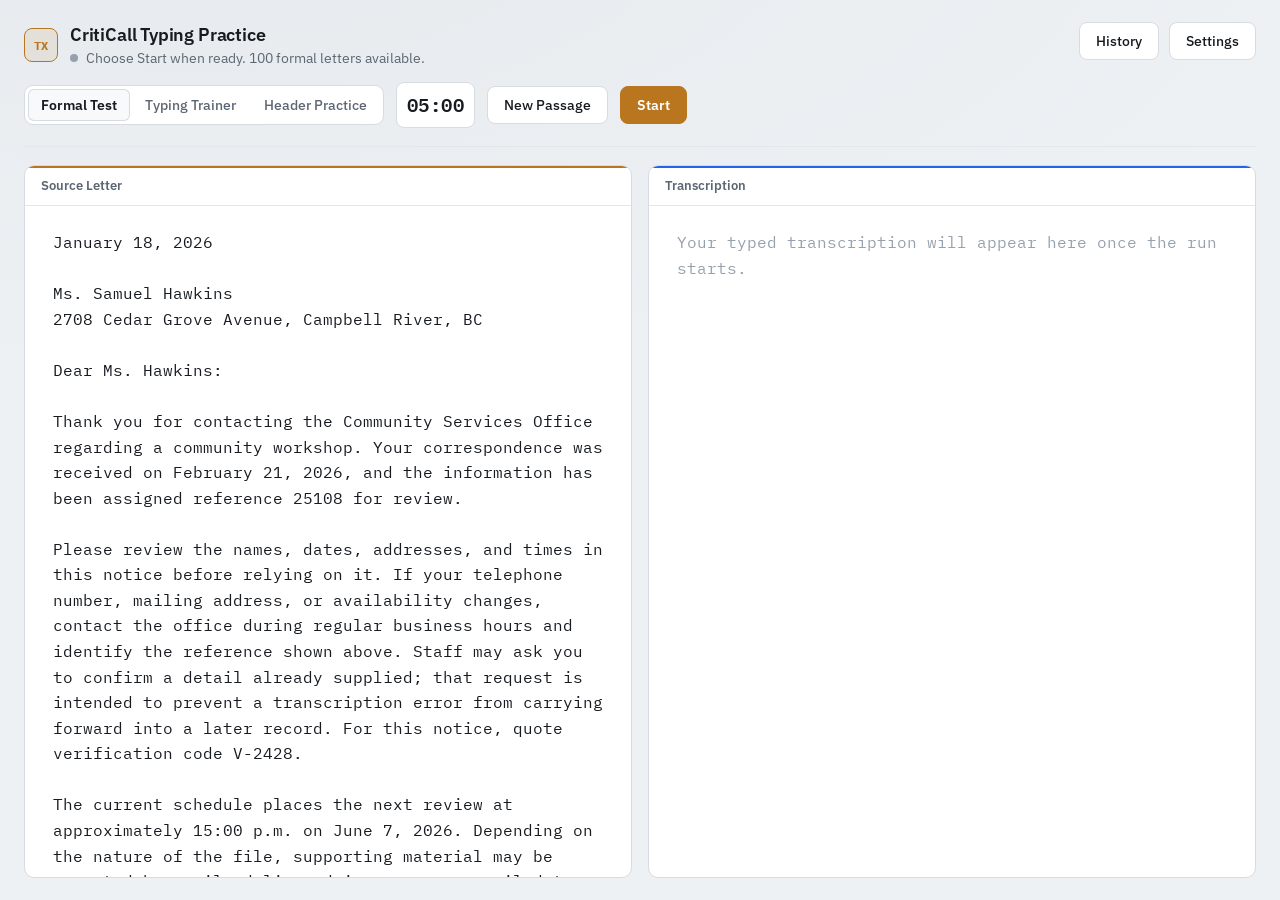
==== commit cf86f110: "added some more functionality to it" ====
--- a/index.html
+++ b/index.html
@@ -11,14 +11,20 @@
 <div class="app" id="app" data-state="idle">
 
   <header class="console">
-    <div class="console-id">
-      <div class="mark" aria-hidden="true">TX</div>
-      <div>
-        <h1>CritiCall Typing Practice</h1>
-        <div class="status-line">
-          <span class="status-dot" aria-hidden="true"></span>
-          <span id="status" aria-live="polite">Choose Start when ready.</span>
+    <div class="console-top">
+      <div class="console-id">
+        <div class="mark" aria-hidden="true">TX</div>
+        <div>
+          <h1>CritiCall Typing Practice</h1>
+          <div class="status-line">
+            <span class="status-dot" aria-hidden="true"></span>
+            <span id="status" aria-live="polite">Choose Start when ready.</span>
+          </div>
         </div>
+      </div>
+      <div class="console-links">
+        <a id="historyLink" class="btn-link" href="history.html" title="View saved practice history">History</a>
+        <button id="settingsBtn" title="Adjust pass threshold">Settings</button>
       </div>
     </div>
 
@@ -28,8 +34,6 @@
         <button id="trainerMode" class="mode">Typing Trainer</button>
         <button id="headerMode" class="mode">Header Practice</button>
       </div>
-      <button id="historyBtn" title="View saved practice history">History</button>
-      <button id="settingsBtn" title="Adjust pass threshold">Settings</button>
       <select id="trainerDuration" aria-label="Typing Trainer duration">
         <option value="120">2 minutes</option>
         <option value="180">3 minutes</option>
@@ -38,7 +42,7 @@
       </select>
       <span class="timer" id="timer">05:00</span>
       <button id="newLetter">New Passage</button>
-      <button class="primary" id="start" title="Start (Ctrl/Cmd + Enter)">Start</button>
+      <button class="primary" id="start" title="Start (Ctrl/Cmd + Enter) · Stop ends the run early">Start</button>
     </div>
   </header>
 
@@ -54,61 +58,42 @@
     <span>Choose 2–5 minutes · timer hidden while typing</span>
   </div>
 
-  <div id="practiceView">
-    <div class="test-grid">
-      <section class="panel source">
-        <div class="panel-header"><span id="sourceHeader">Source Letter</span></div>
-        <div class="letter" id="sourceLetter"></div>
-      </section>
-      <section class="panel entry">
-        <div class="panel-header"><span>Transcription</span></div>
-        <textarea id="entry" disabled autocomplete="off" autocorrect="off" autocapitalize="off" spellcheck="false" aria-label="Transcription input" placeholder="Your typed transcription will appear here once the run starts."></textarea>
-      </section>
-    </div>
-
-    <section class="results" id="results" aria-live="polite">
-      <div class="results-head">
-        <div class="verdict">
-          <span class="verdict-badge" id="passFail">—</span>
-          <span class="verdict-margin" id="margin">—</span>
-        </div>
-        <div class="results-actions">
-          <button id="reviewErrors">Review errors</button>
-          <button id="copyResults">Copy summary</button>
-        </div>
-      </div>
-
-      <div class="result-grid headline-row">
-        <div class="metric headline"><div class="label">Gross WPM</div><div class="value" id="grossWpm">0</div></div>
-        <div class="metric headline"><div class="label">Accuracy</div><div class="value" id="accuracy">0%</div></div>
-      </div>
-      <div class="result-grid secondary">
-        <div class="metric"><div class="label">Characters Typed</div><div class="value" id="charsTyped">0</div></div>
-        <div class="metric"><div class="label">Run Length</div><div class="value" id="runLength">—</div></div>
-        <div class="metric"><div class="label">Correct-like Chars</div><div class="value" id="correctChars">0</div></div>
-        <div class="metric"><div class="label">Errors</div><div class="value" id="errors">0</div></div>
-      </div>
-
-      <div class="note" id="resultNote"></div>
-      <div class="error-review" id="errorReview" hidden></div>
+  <div class="test-grid">
+    <section class="panel source">
+      <div class="panel-header"><span id="sourceHeader">Source Letter</span></div>
+      <div class="letter" id="sourceLetter"></div>
+    </section>
+    <section class="panel entry">
+      <div class="panel-header"><span>Transcription</span></div>
+      <textarea id="entry" disabled autocomplete="off" autocorrect="off" autocapitalize="off" spellcheck="false" aria-label="Transcription input" placeholder="Your typed transcription will appear here once the run starts."></textarea>
     </section>
   </div>
 
-  <section class="history-view" id="historyView" hidden>
-    <div class="history-head">
-      <h2>Practice History</h2>
-      <div class="history-actions">
-        <button id="clearHistory">Clear history</button>
-        <button class="primary" id="closeHistory">Back to practice</button>
+  <section class="results" id="results" aria-live="polite">
+    <div class="results-head">
+      <div class="verdict">
+        <span class="verdict-badge" id="passFail">—</span>
+        <span class="verdict-margin" id="margin">—</span>
+      </div>
+      <div class="results-actions">
+        <button id="reviewErrors">Review errors</button>
+        <button id="copyResults">Copy summary</button>
       </div>
     </div>
-    <div class="result-grid headline-row history-summary">
-      <div class="metric"><div class="label">Total Runs</div><div class="value" id="histCount">0</div></div>
-      <div class="metric"><div class="label">Average WPM</div><div class="value" id="histAvgWpm">—</div></div>
-      <div class="metric"><div class="label">Average Accuracy</div><div class="value" id="histAvgAcc">—</div></div>
-      <div class="metric"><div class="label">Pass Rate</div><div class="value" id="histPassRate">—</div></div>
+
+    <div class="result-grid headline-row">
+      <div class="metric headline"><div class="label">Gross WPM</div><div class="value" id="grossWpm">0</div></div>
+      <div class="metric headline"><div class="label">Accuracy</div><div class="value" id="accuracy">0%</div></div>
     </div>
-    <div class="history-list" id="historyList"></div>
+    <div class="result-grid secondary">
+      <div class="metric"><div class="label">Characters Typed</div><div class="value" id="charsTyped">0</div></div>
+      <div class="metric"><div class="label">Run Length</div><div class="value" id="runLength">—</div></div>
+      <div class="metric"><div class="label">Correct-like Chars</div><div class="value" id="correctChars">0</div></div>
+      <div class="metric"><div class="label">Errors</div><div class="value" id="errors">0</div></div>
+    </div>
+
+    <div class="note" id="resultNote"></div>
+    <div class="error-review" id="errorReview" hidden></div>
   </section>
 
 </div>
--- a/styles.css
+++ b/styles.css
@@ -83,15 +83,44 @@
 
 .console {
   display: flex;
-  align-items: flex-start;
-  justify-content: space-between;
-  gap: 20px;
+  flex-direction: column;
+  gap: 14px;
   padding-bottom: 18px;
   border-bottom: 1px solid var(--border-soft);
   margin-bottom: 18px;
+  flex: 0 0 auto;
+}
+
+.console-top {
+  display: flex;
+  align-items: flex-start;
+  justify-content: space-between;
+  gap: 16px;
   flex-wrap: wrap;
-  flex: 0 0 auto;
-}
+}
+
+.console-links {
+  display: flex;
+  gap: 10px;
+  align-items: center;
+}
+
+.btn-link {
+  display: inline-flex;
+  align-items: center;
+  font: inherit;
+  color: var(--text);
+  text-decoration: none;
+  padding: 9px 16px;
+  border-radius: 8px;
+  border: 1px solid var(--border);
+  background: var(--panel);
+  cursor: pointer;
+  font-size: 0.88rem;
+  font-weight: 500;
+  transition: border-color 0.15s ease, background 0.15s ease;
+}
+.btn-link:hover { border-color: var(--muted); }
 
 .console-id {
   display: flex;
@@ -263,6 +292,12 @@
   filter: brightness(1.06);
 }
 
+button.primary.stop {
+  background: var(--live);
+  border-color: var(--live);
+  color: #fff;
+}
+
 button:disabled {
   opacity: 0.4;
   cursor: not-allowed;
@@ -332,13 +367,6 @@
 }
 
 /* ---------- Panels ---------- */
-
-#practiceView {
-  display: flex;
-  flex-direction: column;
-  flex: 1 1 auto;
-  min-height: 0;
-}
 
 .test-grid {
   display: grid;
@@ -652,7 +680,9 @@
 
 @media (max-width: 800px) {
   .app { padding: 16px 14px; }
-  .console { flex-direction: column; align-items: stretch; }
+  .console-top { align-items: stretch; }
+  .console-links { width: 100%; }
+  .console-links .btn-link, .console-links button { flex: 1; }
   .controls { width: 100%; }
   .mode-switch { order: 4; width: 100%; }
   .mode-switch button { flex: 1; }
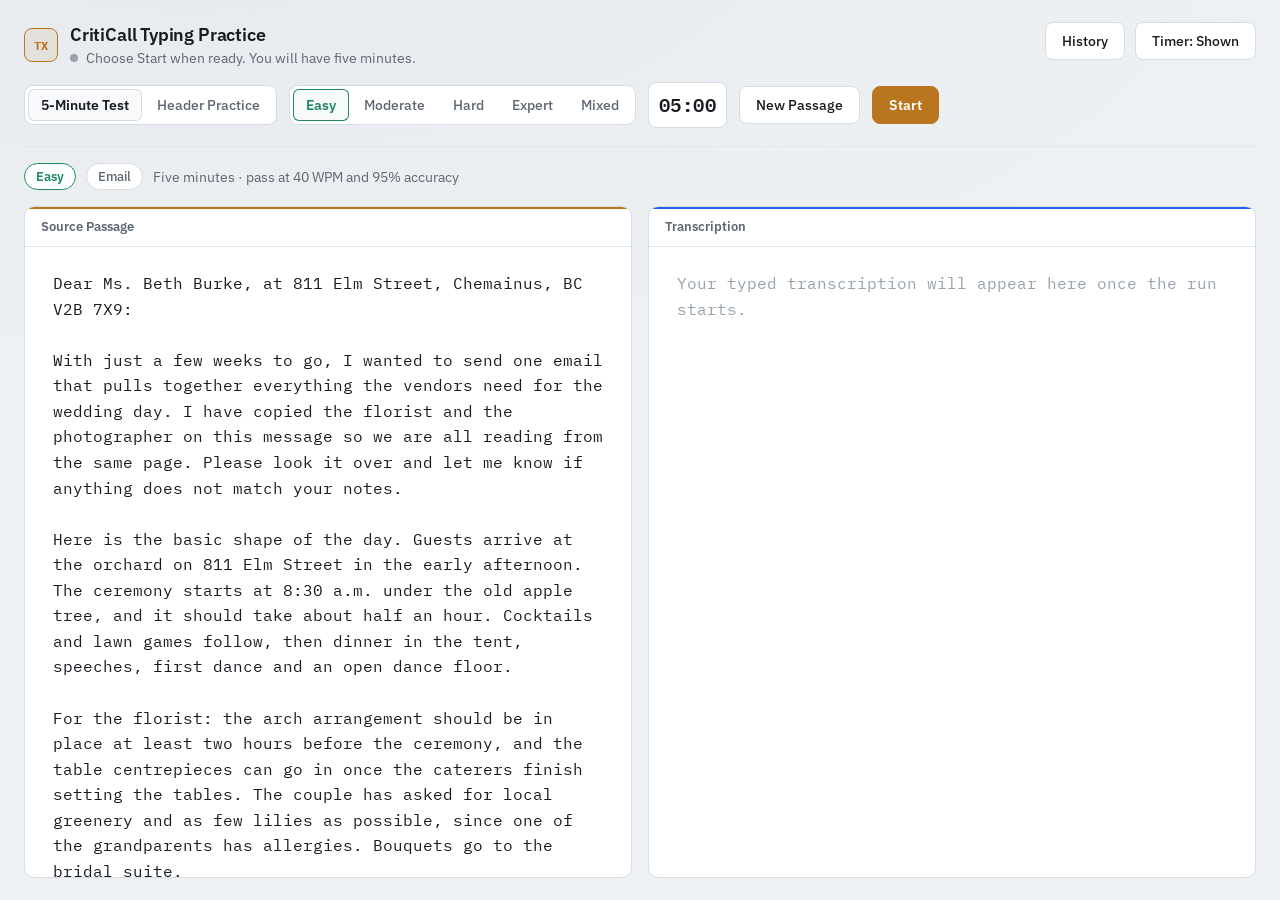
==== commit 3c2ac40b: "Rebuild trainer: varied passages, difficulty levels, 5-minute tests - Replace the repetitive passage" ====
--- a/index.html
+++ b/index.html
@@ -3,7 +3,7 @@
 <head>
 <meta charset="UTF-8">
 <meta name="viewport" content="width=device-width, initial-scale=1.0">
-<meta name="description" content="CritiCall-style formal typing simulator and high-volume transcription trainer.">
+<meta name="description" content="CritiCall-style five-minute transcription test with selectable difficulty and header practice.">
 <title>CritiCall Typing Practice</title>
 <link rel="stylesheet" href="styles.css">
 </head>
@@ -24,43 +24,37 @@
       </div>
       <div class="console-links">
         <a id="historyLink" class="btn-link" href="history.html" title="View saved practice history">History</a>
-        <button id="settingsBtn" title="Adjust pass threshold">Settings</button>
+        <button id="timerToggle" aria-pressed="true" title="Show or hide the countdown while typing">Timer: Shown</button>
       </div>
     </div>
 
     <div class="controls">
       <div class="mode-switch" role="group" aria-label="Practice mode">
-        <button id="formalMode" class="mode active">Formal Test</button>
-        <button id="trainerMode" class="mode">Typing Trainer</button>
+        <button id="testMode" class="mode active">5-Minute Test</button>
         <button id="headerMode" class="mode">Header Practice</button>
       </div>
-      <select id="trainerDuration" aria-label="Typing Trainer duration">
-        <option value="120">2 minutes</option>
-        <option value="180">3 minutes</option>
-        <option value="240">4 minutes</option>
-        <option value="300">5 minutes</option>
-      </select>
+      <div class="mode-switch level-switch" role="group" aria-label="Difficulty">
+        <button class="level" data-level="1" title="Plain prose with a short opening line">Easy</button>
+        <button class="level" data-level="2" title="Dated headers, sign-offs, more names and numbers">Moderate</button>
+        <button class="level" data-level="3" title="Letterheads, file numbers, Re: lines, dense details">Hard</button>
+        <button class="level" data-level="4" title="Full business headers, codes, extensions, unusual names">Expert</button>
+        <button class="level" data-level="mixed" title="A random difficulty each passage">Mixed</button>
+      </div>
       <span class="timer" id="timer">05:00</span>
       <button id="newLetter">New Passage</button>
       <button class="primary" id="start" title="Start (Ctrl/Cmd + Enter) · Stop ends the run early">Start</button>
     </div>
   </header>
 
-  <div class="settings-bar" id="settingsBar">
-    <span>Pass threshold</span>
-    <label>WPM ≥ <input type="number" id="thresholdWpm" min="0" max="200" step="1"></label>
-    <label>Accuracy % ≥ <input type="number" id="thresholdAcc" min="0" max="100" step="0.5"></label>
-    <button id="resetThreshold">Reset to 40 / 95%</button>
-  </div>
-
-  <div class="trainer-strip" id="trainerStrip">
-    <span id="categoryBadge">Mixed</span>
-    <span>Choose 2–5 minutes · timer hidden while typing</span>
+  <div class="info-strip" id="infoStrip">
+    <span class="badge" id="levelBadge">Easy</span>
+    <span class="badge subtle" id="kindBadge">Letter</span>
+    <span id="infoText">Five minutes · pass at 40 WPM and 95% accuracy</span>
   </div>
 
   <div class="test-grid">
     <section class="panel source">
-      <div class="panel-header"><span id="sourceHeader">Source Letter</span></div>
+      <div class="panel-header"><span id="sourceHeader">Source Passage</span></div>
       <div class="letter" id="sourceLetter"></div>
     </section>
     <section class="panel entry">
@@ -97,9 +91,8 @@
   </section>
 
 </div>
-<script src="letters.js"></script>
-<script src="trainer-passages.js"></script>
-<script src="header-practice.js"></script>
+<script src="scenarios.js"></script>
+<script src="generator.js"></script>
 <script src="app.js"></script>
 </body>
 </html>
--- a/styles.css
+++ b/styles.css
@@ -256,16 +256,6 @@
   color: var(--text);
 }
 
-select#trainerDuration {
-  display: none;
-  border: 1px solid var(--border);
-  border-radius: 8px;
-  padding: 9px 10px;
-  background: var(--panel);
-  font-size: 0.86rem;
-}
-select#trainerDuration.show { display: block; }
-
 button {
   padding: 9px 16px;
   border-radius: 8px;
@@ -303,60 +293,29 @@
   cursor: not-allowed;
 }
 
-/* ---------- Settings bar ---------- */
-
-.settings-bar {
-  display: none;
-  align-items: center;
-  gap: 14px;
+/* ---------- Difficulty switch ---------- */
+
+.level-switch button.active[data-level="1"] { box-shadow: inset 0 0 0 1px var(--good); color: var(--good); }
+.level-switch button.active[data-level="2"] { box-shadow: inset 0 0 0 1px var(--focus-ring); color: var(--focus-ring); }
+.level-switch button.active[data-level="3"] { box-shadow: inset 0 0 0 1px var(--accent); color: var(--accent); }
+.level-switch button.active[data-level="4"] { box-shadow: inset 0 0 0 1px var(--live); color: var(--live); }
+
+#timerToggle[aria-pressed="false"] { color: var(--muted); }
+
+/* ---------- Info strip ---------- */
+
+.info-strip {
+  display: flex;
+  align-items: center;
+  gap: 10px;
   margin: -2px 0 16px;
-  padding: 10px 14px;
-  border: 1px solid var(--border);
-  border-radius: 8px;
-  background: var(--panel);
   color: var(--muted);
   font-size: 0.85rem;
   flex: 0 0 auto;
   flex-wrap: wrap;
 }
-.settings-bar.show { display: flex; }
-
-.settings-bar label {
-  display: flex;
-  align-items: center;
-  gap: 6px;
-  color: var(--text);
-}
-
-.settings-bar input[type="number"] {
-  width: 64px;
-  padding: 5px 7px;
-  border-radius: 6px;
-  border: 1px solid var(--border);
-  background: var(--panel-raised);
-  color: var(--text);
-  font: inherit;
-}
-
-#resetThreshold {
-  font-size: 0.8rem;
-  padding: 6px 11px;
-}
-
-/* ---------- Trainer strip ---------- */
-
-.trainer-strip {
-  display: none;
-  align-items: center;
-  gap: 10px;
-  margin: -2px 0 16px;
-  color: var(--muted);
-  font-size: 0.85rem;
-  flex: 0 0 auto;
-}
-.trainer-strip.show { display: flex; }
-
-.trainer-strip #categoryBadge {
+
+.info-strip .badge {
   border: 1px solid var(--border);
   background: var(--panel);
   border-radius: 999px;
@@ -365,6 +324,11 @@
   font-weight: 600;
   font-size: 0.8rem;
 }
+.info-strip .badge.subtle { font-weight: 500; color: var(--muted); }
+.info-strip .badge[data-level="1"] { border-color: var(--good); color: var(--good); }
+.info-strip .badge[data-level="2"] { border-color: var(--focus-ring); color: var(--focus-ring); }
+.info-strip .badge[data-level="3"] { border-color: var(--accent); color: var(--accent); }
+.info-strip .badge[data-level="4"] { border-color: var(--live); color: var(--live); }
 
 /* ---------- Panels ---------- */
 
@@ -533,6 +497,8 @@
   font-family: var(--font-mono);
 }
 
+.metric .value.below { color: var(--live); }
+
 .note {
   margin-top: 16px;
   font-size: 0.86rem;
@@ -685,7 +651,8 @@
   .console-links .btn-link, .console-links button { flex: 1; }
   .controls { width: 100%; }
   .mode-switch { order: 4; width: 100%; }
-  .mode-switch button { flex: 1; }
+  .level-switch { order: 5; }
+  .mode-switch button { flex: 1; padding: 7px 6px; }
   .test-grid { grid-template-columns: 1fr; grid-template-rows: 1fr 1fr; }
   .letter, textarea { padding: 18px; }
   .result-grid, .result-grid.secondary, .history-summary { grid-template-columns: repeat(2, 1fr); }
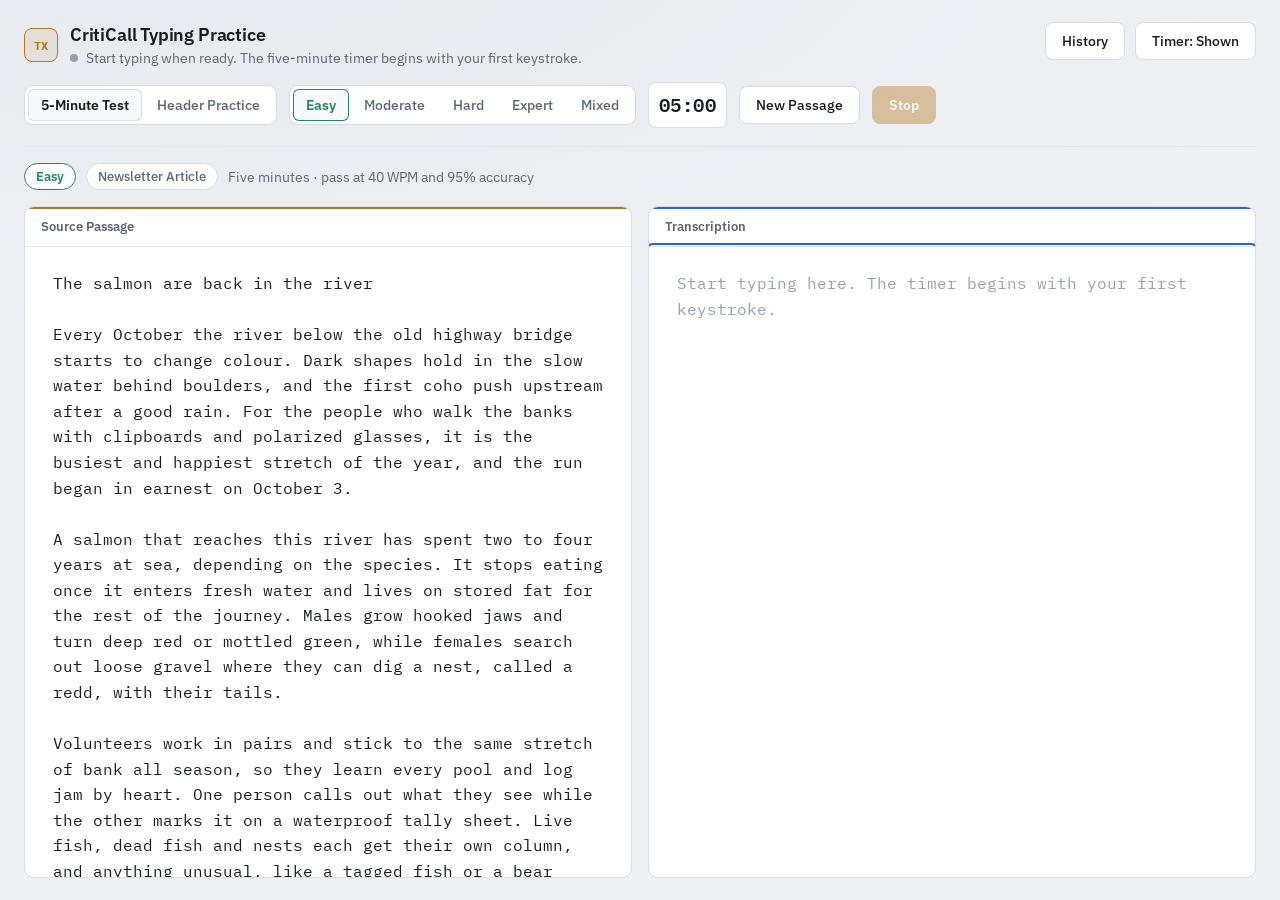
==== commit 66d20223: "Start the timer on the first keystroke - Typing box is focused automatically on load and whenever a " ====
--- a/index.html
+++ b/index.html
@@ -42,7 +42,7 @@
       </div>
       <span class="timer" id="timer">05:00</span>
       <button id="newLetter">New Passage</button>
-      <button class="primary" id="start" title="Start (Ctrl/Cmd + Enter) · Stop ends the run early">Start</button>
+      <button class="primary" id="start" title="Stop ends the run early · Try Again restarts the same passage (Ctrl/Cmd + Enter)" disabled>Stop</button>
     </div>
   </header>
 
@@ -59,7 +59,7 @@
     </section>
     <section class="panel entry">
       <div class="panel-header"><span>Transcription</span></div>
-      <textarea id="entry" disabled autocomplete="off" autocorrect="off" autocapitalize="off" spellcheck="false" aria-label="Transcription input" placeholder="Your typed transcription will appear here once the run starts."></textarea>
+      <textarea id="entry" autocomplete="off" autocorrect="off" autocapitalize="off" spellcheck="false" aria-label="Transcription input" placeholder="Start typing here. The timer begins with your first keystroke."></textarea>
     </section>
   </div>
 
